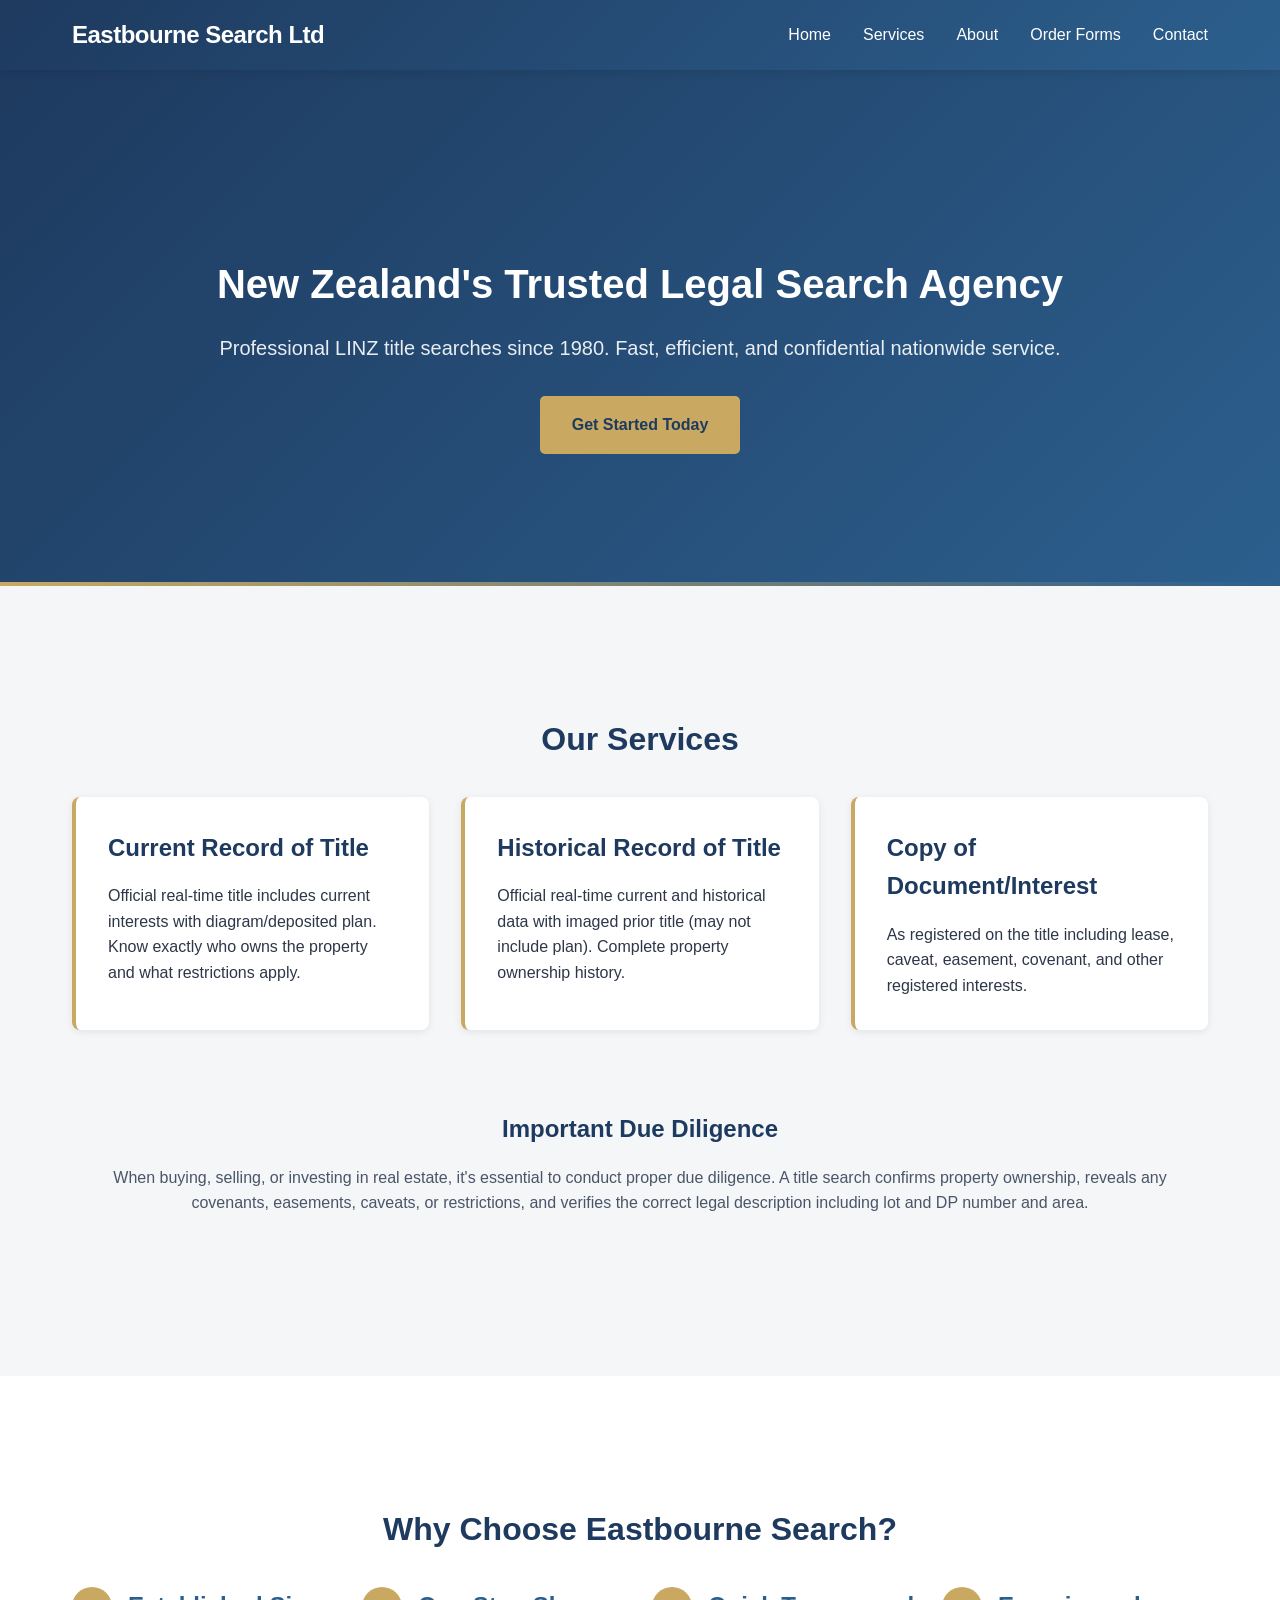
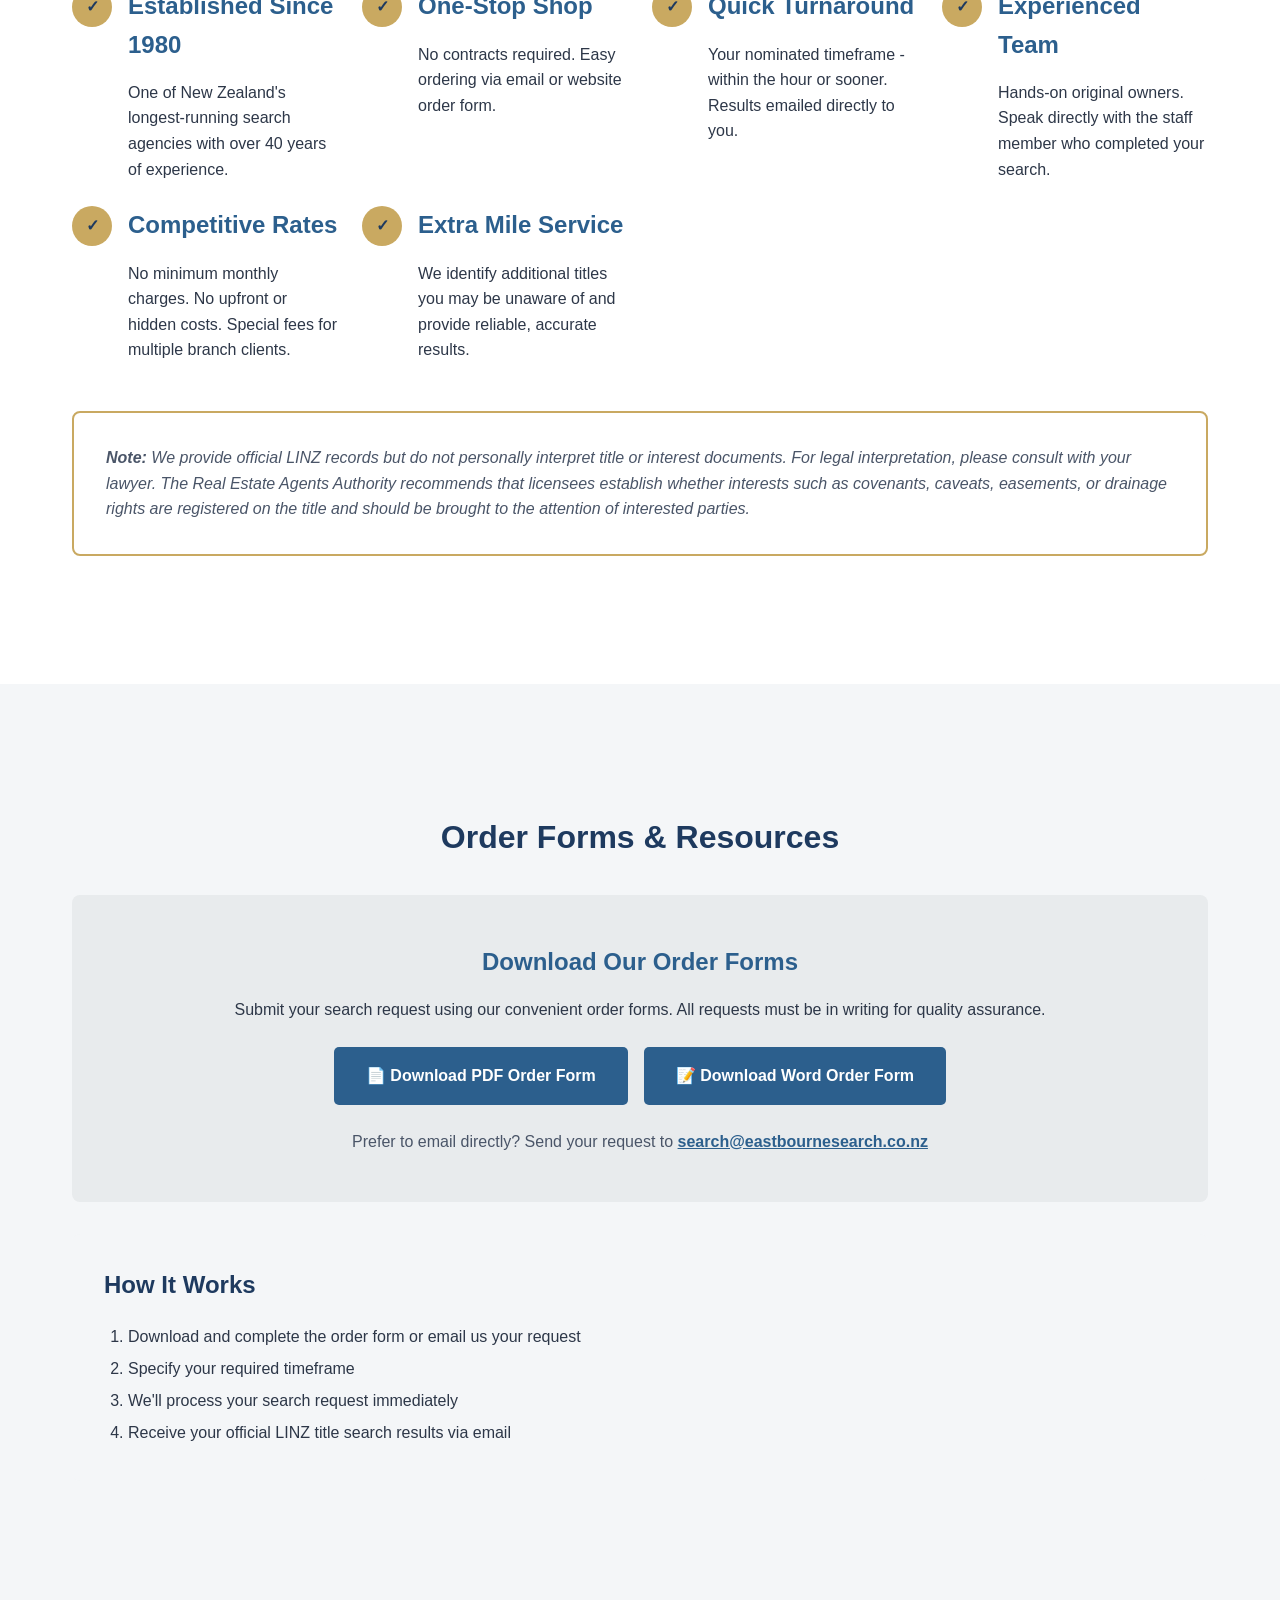
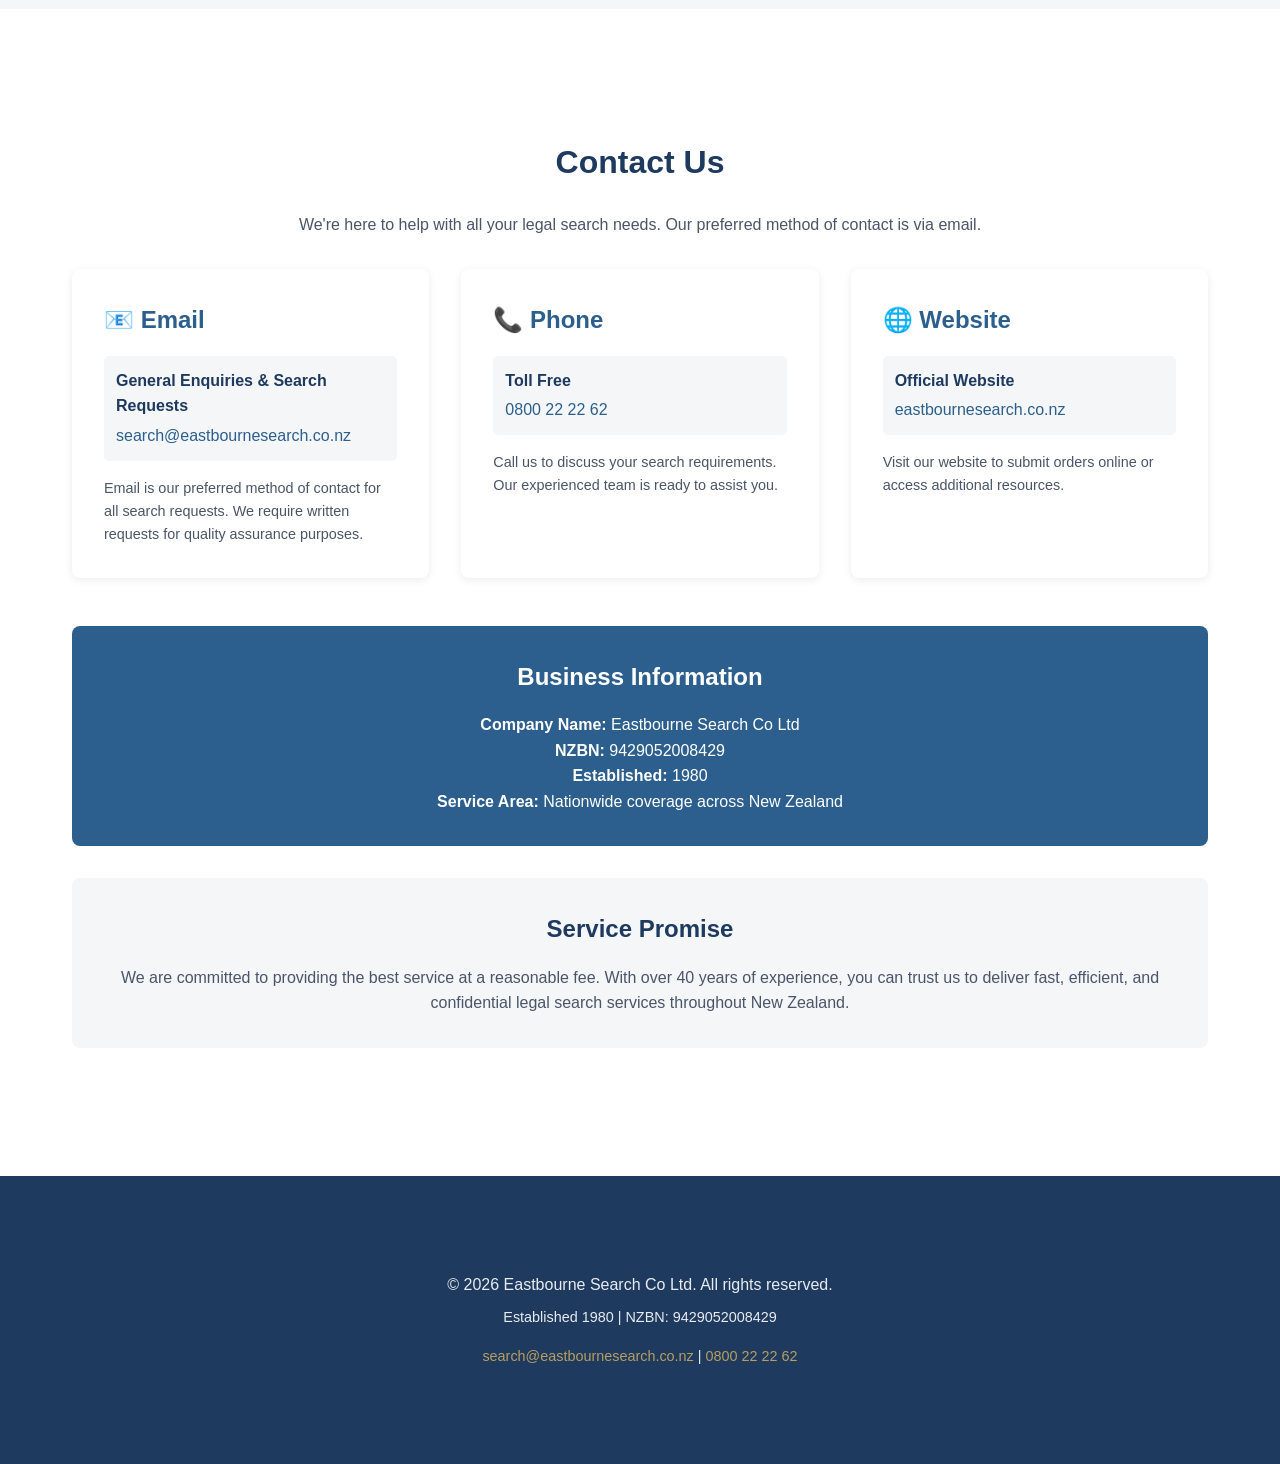
==== eastbourne-search-redesign.html @ 4583730c "Commit of initial revamp files" ====
<!DOCTYPE html>
<html lang="en">
<head>
    <meta charset="UTF-8">
    <meta name="viewport" content="width=device-width, initial-scale=1.0">
    <meta name="description" content="Eastbourne Search Ltd - New Zealand's trusted legal search agency since 1980. Fast, efficient, confidential nationwide LINZ title searches.">
    <title>Eastbourne Search Ltd | Legal Title Search Agency NZ</title>
    <style>
        /* Modern Legal Firm Color Palette */
        :root {
            --primary-navy: #1e3a5f;
            --secondary-blue: #2c5f8d;
            --accent-gold: #c9a961;
            --light-gray: #f4f6f8;
            --mid-gray: #e8ebed;
            --dark-gray: #4a5568;
            --white: #ffffff;
            --text-primary: #2d3748;
            --text-secondary: #4a5568;
        }

        * {
            margin: 0;
            padding: 0;
            box-sizing: border-box;
        }

        body {
            font-family: -apple-system, BlinkMacSystemFont, 'Segoe UI', Roboto, 'Helvetica Neue', Arial, sans-serif;
            line-height: 1.6;
            color: var(--text-primary);
            background-color: var(--white);
        }

        /* Header & Navigation */
        header {
            background: linear-gradient(135deg, var(--primary-navy) 0%, var(--secondary-blue) 100%);
            color: var(--white);
            padding: 1rem 0;
            position: fixed;
            width: 100%;
            top: 0;
            z-index: 1000;
            box-shadow: 0 2px 10px rgba(0,0,0,0.1);
        }

        nav {
            max-width: 1200px;
            margin: 0 auto;
            padding: 0 2rem;
            display: flex;
            justify-content: space-between;
            align-items: center;
        }

        .logo {
            font-size: 1.5rem;
            font-weight: 700;
            letter-spacing: -0.5px;
        }

        .nav-links {
            display: flex;
            gap: 2rem;
            list-style: none;
        }

        .nav-links a {
            color: var(--white);
            text-decoration: none;
            font-weight: 500;
            transition: color 0.3s ease;
        }

        .nav-links a:hover {
            color: var(--accent-gold);
        }

        /* Hero Section */
        .hero {
            background: linear-gradient(135deg, var(--primary-navy) 0%, var(--secondary-blue) 100%);
            color: var(--white);
            padding: 8rem 2rem 4rem;
            text-align: center;
            margin-top: 60px;
        }

        .hero h1 {
            font-size: 2.5rem;
            margin-bottom: 1rem;
            font-weight: 700;
        }

        .hero p {
            font-size: 1.25rem;
            margin-bottom: 2rem;
            opacity: 0.9;
        }

        .cta-button {
            display: inline-block;
            background-color: var(--accent-gold);
            color: var(--primary-navy);
            padding: 1rem 2rem;
            text-decoration: none;
            border-radius: 5px;
            font-weight: 600;
            transition: transform 0.3s ease, box-shadow 0.3s ease;
        }

        .cta-button:hover {
            transform: translateY(-2px);
            box-shadow: 0 5px 15px rgba(201, 169, 97, 0.4);
        }

        /* Container */
        .container {
            max-width: 1200px;
            margin: 0 auto;
            padding: 4rem 2rem;
        }

        /* Section Styling */
        section {
            padding: 4rem 0;
        }

        section:nth-child(even) {
            background-color: var(--light-gray);
        }

        h2 {
            font-size: 2rem;
            color: var(--primary-navy);
            margin-bottom: 1.5rem;
            text-align: center;
        }

        h3 {
            font-size: 1.5rem;
            color: var(--secondary-blue);
            margin-bottom: 1rem;
        }

        /* Services Grid */
        .services-grid {
            display: grid;
            grid-template-columns: repeat(auto-fit, minmax(300px, 1fr));
            gap: 2rem;
            margin-top: 2rem;
        }

        .service-card {
            background: var(--white);
            padding: 2rem;
            border-radius: 8px;
            box-shadow: 0 2px 8px rgba(0,0,0,0.08);
            border-left: 4px solid var(--accent-gold);
            transition: transform 0.3s ease, box-shadow 0.3s ease;
        }

        .service-card:hover {
            transform: translateY(-5px);
            box-shadow: 0 5px 20px rgba(0,0,0,0.12);
        }

        .service-card h3 {
            color: var(--primary-navy);
        }

        /* Why Choose Us */
        .features-list {
            display: grid;
            grid-template-columns: repeat(auto-fit, minmax(250px, 1fr));
            gap: 1.5rem;
            margin-top: 2rem;
        }

        .feature-item {
            display: flex;
            align-items: start;
            gap: 1rem;
        }

        .feature-icon {
            background: var(--accent-gold);
            color: var(--primary-navy);
            width: 40px;
            height: 40px;
            border-radius: 50%;
            display: flex;
            align-items: center;
            justify-content: center;
            font-weight: bold;
            flex-shrink: 0;
        }

        /* Order Forms Section */
        .download-section {
            text-align: center;
            padding: 3rem;
            background: var(--mid-gray);
            border-radius: 8px;
            margin: 2rem 0;
        }

        .download-buttons {
            display: flex;
            gap: 1rem;
            justify-content: center;
            flex-wrap: wrap;
            margin-top: 1.5rem;
        }

        .download-btn {
            display: inline-flex;
            align-items: center;
            gap: 0.5rem;
            background: var(--secondary-blue);
            color: var(--white);
            padding: 1rem 2rem;
            text-decoration: none;
            border-radius: 5px;
            font-weight: 600;
            transition: background 0.3s ease;
        }

        .download-btn:hover {
            background: var(--primary-navy);
        }

        /* Contact Section */
        .contact-grid {
            display: grid;
            grid-template-columns: repeat(auto-fit, minmax(300px, 1fr));
            gap: 2rem;
            margin-top: 2rem;
        }

        .contact-card {
            background: var(--white);
            padding: 2rem;
            border-radius: 8px;
            box-shadow: 0 2px 8px rgba(0,0,0,0.08);
        }

        .contact-card h3 {
            display: flex;
            align-items: center;
            gap: 0.5rem;
            margin-bottom: 1rem;
        }

        .contact-method {
            margin: 1rem 0;
            padding: 0.75rem;
            background: var(--light-gray);
            border-radius: 5px;
        }

        .contact-method strong {
            color: var(--primary-navy);
            display: block;
            margin-bottom: 0.25rem;
        }

        .contact-method a {
            color: var(--secondary-blue);
            text-decoration: none;
            font-weight: 500;
        }

        .contact-method a:hover {
            color: var(--accent-gold);
        }

        /* Footer */
        footer {
            background: var(--primary-navy);
            color: var(--white);
            text-align: center;
            padding: 2rem;
        }

        footer p {
            opacity: 0.9;
        }

        /* Responsive Design */
        @media (max-width: 768px) {
            .nav-links {
                gap: 1rem;
                font-size: 0.9rem;
            }

            .hero h1 {
                font-size: 2rem;
            }

            .hero p {
                font-size: 1rem;
            }

            .container {
                padding: 2rem 1rem;
            }

            section {
                padding: 2rem 0;
            }
        }

        /* Smooth Scroll */
        html {
            scroll-behavior: smooth;
        }

        /* Accent Bar */
        .accent-bar {
            height: 4px;
            background: linear-gradient(90deg, var(--accent-gold) 0%, var(--secondary-blue) 100%);
        }
    </style>
</head>
<body>
    <!-- Header & Navigation -->
    <header>
        <nav>
            <div class="logo">Eastbourne Search Ltd</div>
            <ul class="nav-links">
                <li><a href="#home">Home</a></li>
                <li><a href="#services">Services</a></li>
                <li><a href="#about">About</a></li>
                <li><a href="#order">Order Forms</a></li>
                <li><a href="#contact">Contact</a></li>
            </ul>
        </nav>
    </header>

    <!-- Hero Section -->
    <section id="home" class="hero">
        <div class="container">
            <h1>New Zealand's Trusted Legal Search Agency</h1>
            <p>Professional LINZ title searches since 1980. Fast, efficient, and confidential nationwide service.</p>
            <a href="#contact" class="cta-button">Get Started Today</a>
        </div>
    </section>
    <div class="accent-bar"></div>

    <!-- Services Section -->
    <section id="services">
        <div class="container">
            <h2>Our Services</h2>
            <div class="services-grid">
                <div class="service-card">
                    <h3>Current Record of Title</h3>
                    <p>Official real-time title includes current interests with diagram/deposited plan. Know exactly who owns the property and what restrictions apply.</p>
                </div>
                <div class="service-card">
                    <h3>Historical Record of Title</h3>
                    <p>Official real-time current and historical data with imaged prior title (may not include plan). Complete property ownership history.</p>
                </div>
                <div class="service-card">
                    <h3>Copy of Document/Interest</h3>
                    <p>As registered on the title including lease, caveat, easement, covenant, and other registered interests.</p>
                </div>
            </div>

            <div style="margin-top: 3rem; padding: 2rem; background: var(--light-gray); border-radius: 8px;">
                <h3 style="text-align: center; color: var(--primary-navy);">Important Due Diligence</h3>
                <p style="text-align: center; margin-top: 1rem; color: var(--text-secondary);">
                    When buying, selling, or investing in real estate, it's essential to conduct proper due diligence. 
                    A title search confirms property ownership, reveals any covenants, easements, caveats, or restrictions, 
                    and verifies the correct legal description including lot and DP number and area.
                </p>
            </div>
        </div>
    </section>

    <!-- About / Why Choose Us Section -->
    <section id="about">
        <div class="container">
            <h2>Why Choose Eastbourne Search?</h2>
            <div class="features-list">
                <div class="feature-item">
                    <div class="feature-icon">✓</div>
                    <div>
                        <h3>Established Since 1980</h3>
                        <p>One of New Zealand's longest-running search agencies with over 40 years of experience.</p>
                    </div>
                </div>
                <div class="feature-item">
                    <div class="feature-icon">✓</div>
                    <div>
                        <h3>One-Stop Shop</h3>
                        <p>No contracts required. Easy ordering via email or website order form.</p>
                    </div>
                </div>
                <div class="feature-item">
                    <div class="feature-icon">✓</div>
                    <div>
                        <h3>Quick Turnaround</h3>
                        <p>Your nominated timeframe - within the hour or sooner. Results emailed directly to you.</p>
                    </div>
                </div>
                <div class="feature-item">
                    <div class="feature-icon">✓</div>
                    <div>
                        <h3>Experienced Team</h3>
                        <p>Hands-on original owners. Speak directly with the staff member who completed your search.</p>
                    </div>
                </div>
                <div class="feature-item">
                    <div class="feature-icon">✓</div>
                    <div>
                        <h3>Competitive Rates</h3>
                        <p>No minimum monthly charges. No upfront or hidden costs. Special fees for multiple branch clients.</p>
                    </div>
                </div>
                <div class="feature-item">
                    <div class="feature-icon">✓</div>
                    <div>
                        <h3>Extra Mile Service</h3>
                        <p>We identify additional titles you may be unaware of and provide reliable, accurate results.</p>
                    </div>
                </div>
            </div>

            <div style="margin-top: 3rem; padding: 2rem; background: var(--white); border-radius: 8px; border: 2px solid var(--accent-gold);">
                <p style="color: var(--text-secondary); font-style: italic;">
                    <strong>Note:</strong> We provide official LINZ records but do not personally interpret title or interest documents. 
                    For legal interpretation, please consult with your lawyer. The Real Estate Agents Authority recommends that 
                    licensees establish whether interests such as covenants, caveats, easements, or drainage rights are registered 
                    on the title and should be brought to the attention of interested parties.
                </p>
            </div>
        </div>
    </section>

    <!-- Order Forms Section -->
    <section id="order">
        <div class="container">
            <h2>Order Forms & Resources</h2>
            <div class="download-section">
                <h3>Download Our Order Forms</h3>
                <p>Submit your search request using our convenient order forms. All requests must be in writing for quality assurance.</p>
                <div class="download-buttons">
                    <a href="#" class="download-btn" onclick="alert('PDF Order Form - Please update this link to your actual PDF file path'); return false;">
                        📄 Download PDF Order Form
                    </a>
                    <a href="#" class="download-btn" onclick="alert('Word Order Form - Please update this link to your actual Word file path'); return false;">
                        📝 Download Word Order Form
                    </a>
                </div>
                <p style="margin-top: 1.5rem; color: var(--text-secondary);">
                    Prefer to email directly? Send your request to 
                    <a href="mailto:search@eastbournesearch.co.nz" style="color: var(--secondary-blue); font-weight: 600;">search@eastbournesearch.co.nz</a>
                </p>
            </div>

            <div style="margin-top: 2rem; padding: 2rem; background: var(--light-gray); border-radius: 8px;">
                <h3 style="color: var(--primary-navy);">How It Works</h3>
                <ol style="margin-left: 1.5rem; margin-top: 1rem; line-height: 2;">
                    <li>Download and complete the order form or email us your request</li>
                    <li>Specify your required timeframe</li>
                    <li>We'll process your search request immediately</li>
                    <li>Receive your official LINZ title search results via email</li>
                </ol>
            </div>
        </div>
    </section>

    <!-- Contact Section -->
    <section id="contact">
        <div class="container">
            <h2>Contact Us</h2>
            <p style="text-align: center; margin-bottom: 2rem; color: var(--text-secondary);">
                We're here to help with all your legal search needs. Our preferred method of contact is via email.
            </p>
            
            <div class="contact-grid">
                <div class="contact-card">
                    <h3>📧 Email</h3>
                    <div class="contact-method">
                        <strong>General Enquiries & Search Requests</strong>
                        <a href="mailto:search@eastbournesearch.co.nz">search@eastbournesearch.co.nz</a>
                    </div>
                    <p style="color: var(--text-secondary); margin-top: 1rem; font-size: 0.9rem;">
                        Email is our preferred method of contact for all search requests. 
                        We require written requests for quality assurance purposes.
                    </p>
                </div>

                <div class="contact-card">
                    <h3>📞 Phone</h3>
                    <div class="contact-method">
                        <strong>Toll Free</strong>
                        <a href="tel:0800222262">0800 22 22 62</a>
                    </div>
                    <p style="color: var(--text-secondary); margin-top: 1rem; font-size: 0.9rem;">
                        Call us to discuss your search requirements. Our experienced team is ready to assist you.
                    </p>
                </div>

                <div class="contact-card">
                    <h3>🌐 Website</h3>
                    <div class="contact-method">
                        <strong>Official Website</strong>
                        <a href="https://eastbournesearch.co.nz" target="_blank" rel="noopener">eastbournesearch.co.nz</a>
                    </div>
                    <p style="color: var(--text-secondary); margin-top: 1rem; font-size: 0.9rem;">
                        Visit our website to submit orders online or access additional resources.
                    </p>
                </div>
            </div>

            <div style="margin-top: 3rem; padding: 2rem; background: var(--secondary-blue); color: var(--white); border-radius: 8px; text-align: center;">
                <h3 style="color: var(--white);">Business Information</h3>
                <p style="margin-top: 1rem;">
                    <strong>Company Name:</strong> Eastbourne Search Co Ltd<br>
                    <strong>NZBN:</strong> 9429052008429<br>
                    <strong>Established:</strong> 1980<br>
                    <strong>Service Area:</strong> Nationwide coverage across New Zealand
                </p>
            </div>

            <div style="margin-top: 2rem; padding: 2rem; background: var(--light-gray); border-radius: 8px;">
                <h3 style="color: var(--primary-navy); text-align: center;">Service Promise</h3>
                <p style="text-align: center; margin-top: 1rem; color: var(--text-secondary);">
                    We are committed to providing the best service at a reasonable fee. With over 40 years of experience, 
                    you can trust us to deliver fast, efficient, and confidential legal search services throughout New Zealand.
                </p>
            </div>
        </div>
    </section>

    <!-- Footer -->
    <footer>
        <div class="container">
            <p>&copy; 2026 Eastbourne Search Co Ltd. All rights reserved.</p>
            <p style="margin-top: 0.5rem; font-size: 0.9rem;">Established 1980 | NZBN: 9429052008429</p>
            <p style="margin-top: 1rem; font-size: 0.9rem;">
                <a href="mailto:search@eastbournesearch.co.nz" style="color: var(--accent-gold); text-decoration: none;">search@eastbournesearch.co.nz</a> | 
                <a href="tel:0800222262" style="color: var(--accent-gold); text-decoration: none;">0800 22 22 62</a>
            </p>
        </div>
    </footer>
</body>
</html>
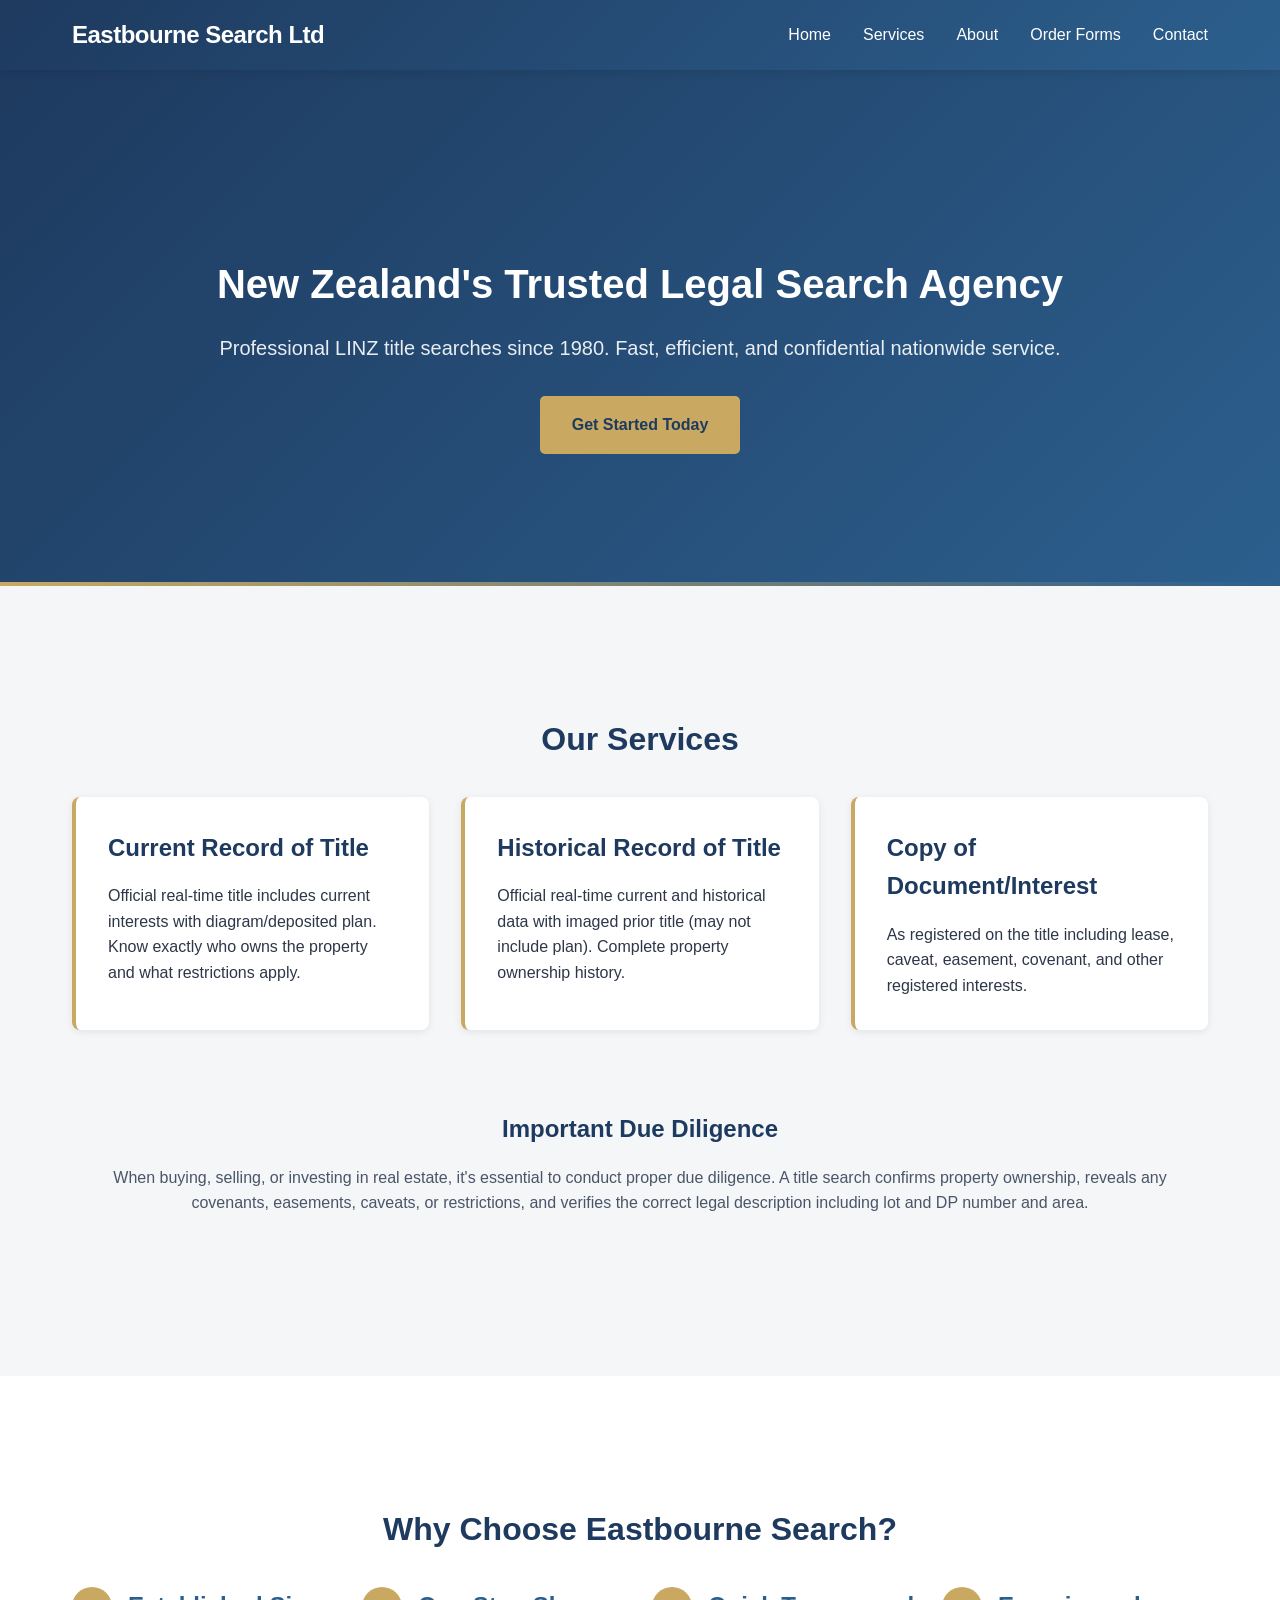
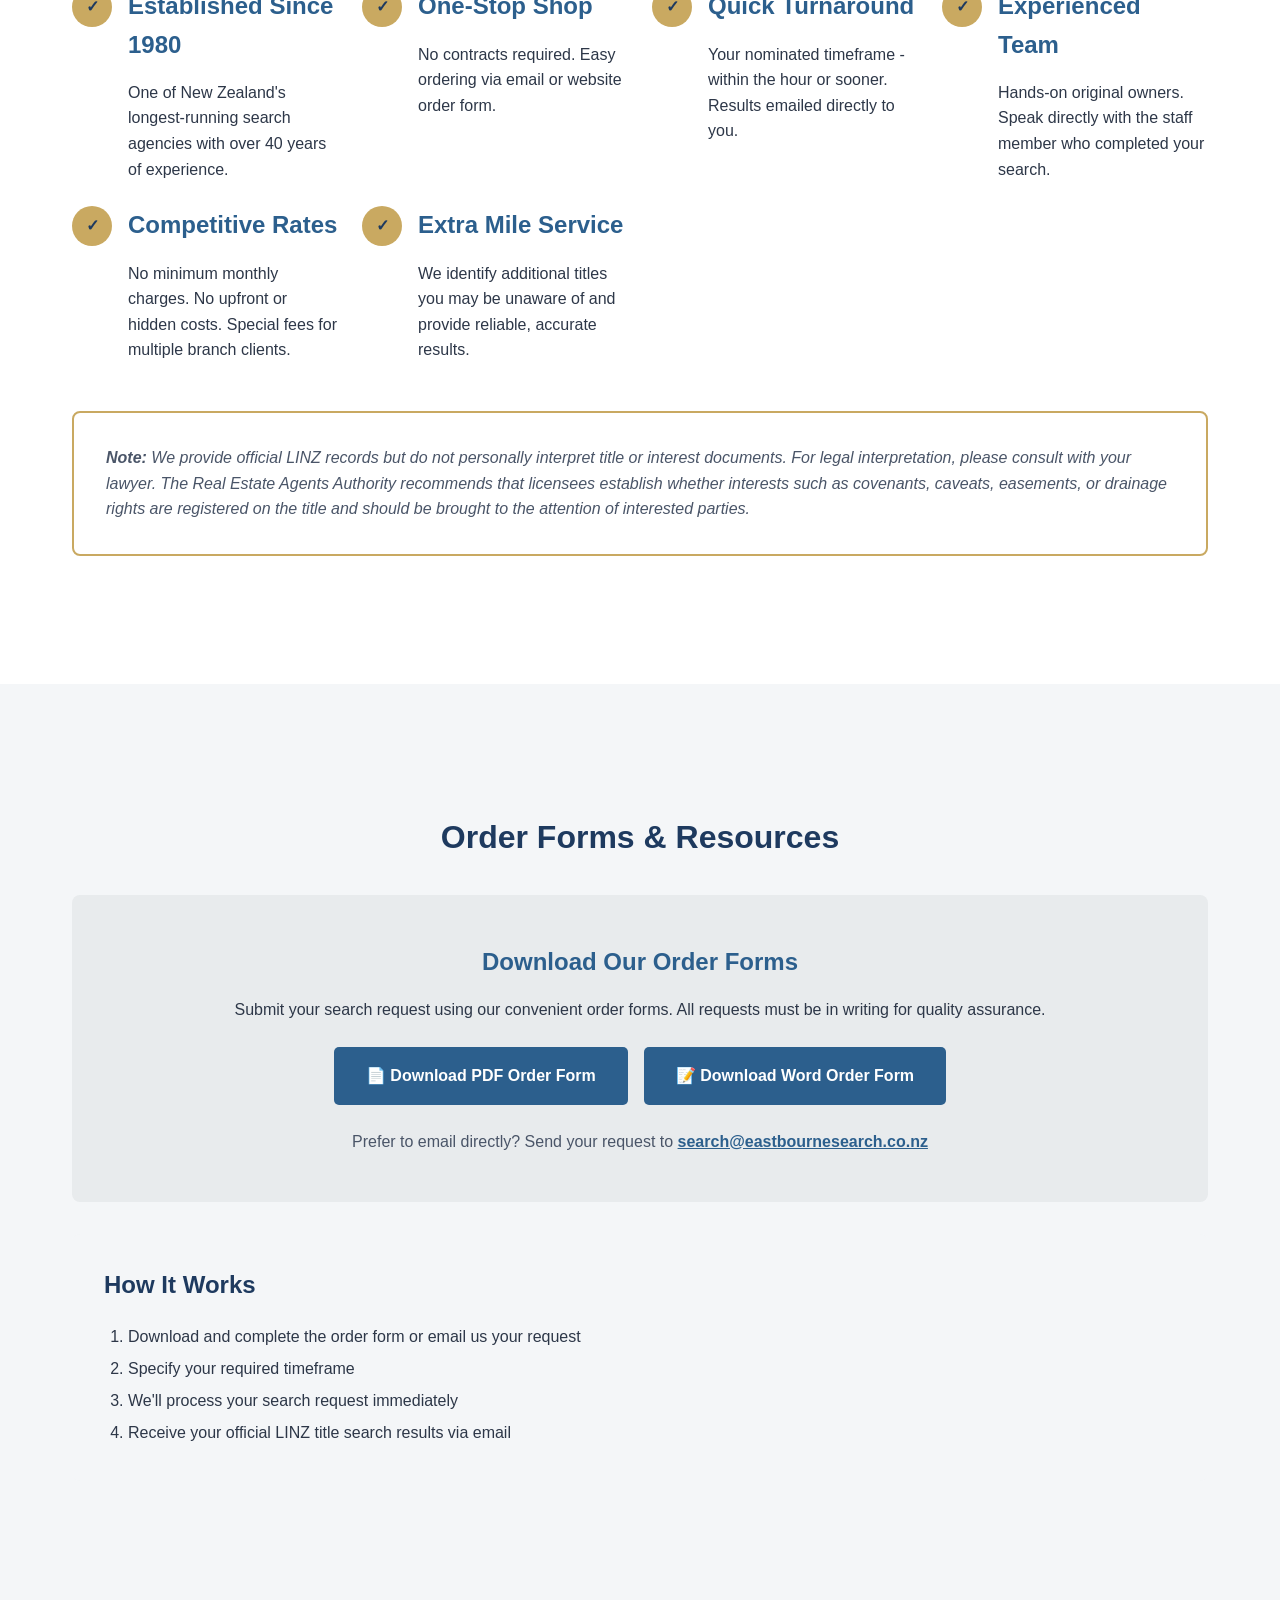
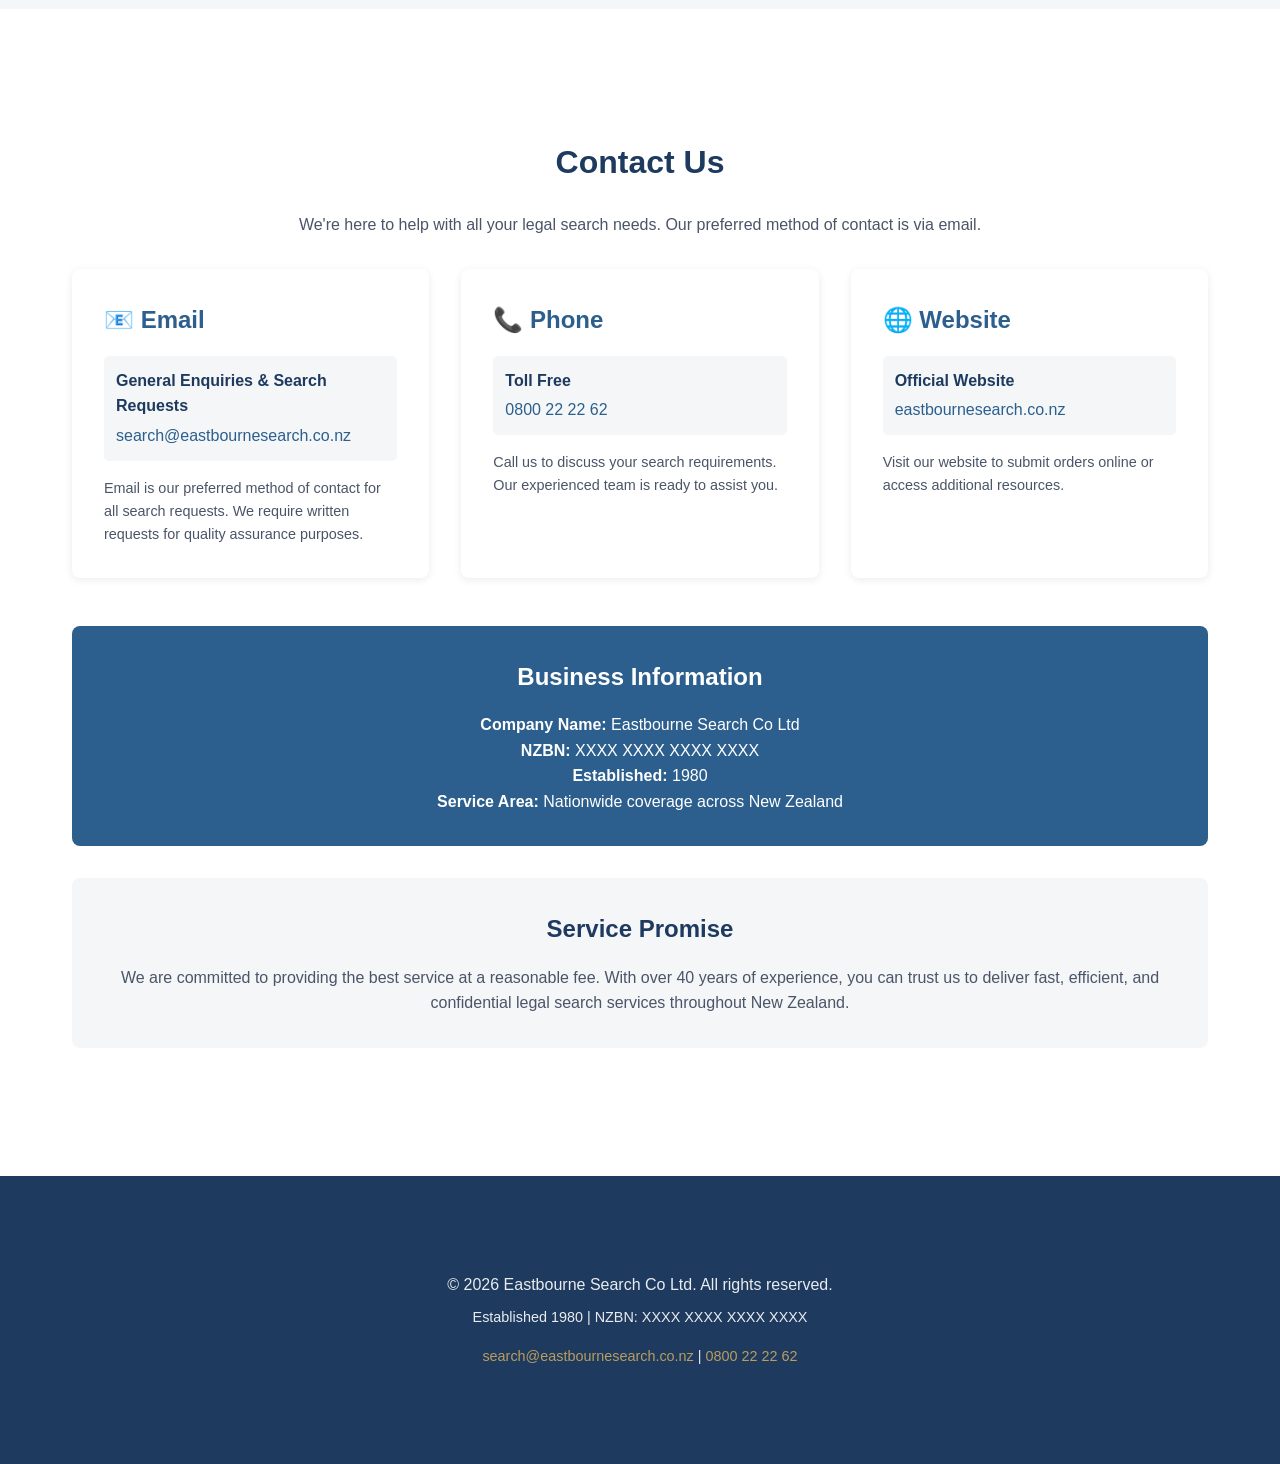
==== commit 3a142f04: "Update eastbourne-search-redesign.html" ====
--- a/eastbourne-search-redesign.html
+++ b/eastbourne-search-redesign.html
@@ -518,7 +518,7 @@
                 <h3 style="color: var(--white);">Business Information</h3>
                 <p style="margin-top: 1rem;">
                     <strong>Company Name:</strong> Eastbourne Search Co Ltd<br>
-                    <strong>NZBN:</strong> 9429052008429<br>
+                    <strong>NZBN:</strong> XXXX XXXX XXXX XXXX<br>
                     <strong>Established:</strong> 1980<br>
                     <strong>Service Area:</strong> Nationwide coverage across New Zealand
                 </p>
@@ -538,7 +538,7 @@
     <footer>
         <div class="container">
             <p>&copy; 2026 Eastbourne Search Co Ltd. All rights reserved.</p>
-            <p style="margin-top: 0.5rem; font-size: 0.9rem;">Established 1980 | NZBN: 9429052008429</p>
+            <p style="margin-top: 0.5rem; font-size: 0.9rem;">Established 1980 | NZBN: XXXX XXXX XXXX XXXX</p>
             <p style="margin-top: 1rem; font-size: 0.9rem;">
                 <a href="mailto:search@eastbournesearch.co.nz" style="color: var(--accent-gold); text-decoration: none;">search@eastbournesearch.co.nz</a> | 
                 <a href="tel:0800222262" style="color: var(--accent-gold); text-decoration: none;">0800 22 22 62</a>
@@ -546,4 +546,4 @@
         </div>
     </footer>
 </body>
-</html>+</html>
